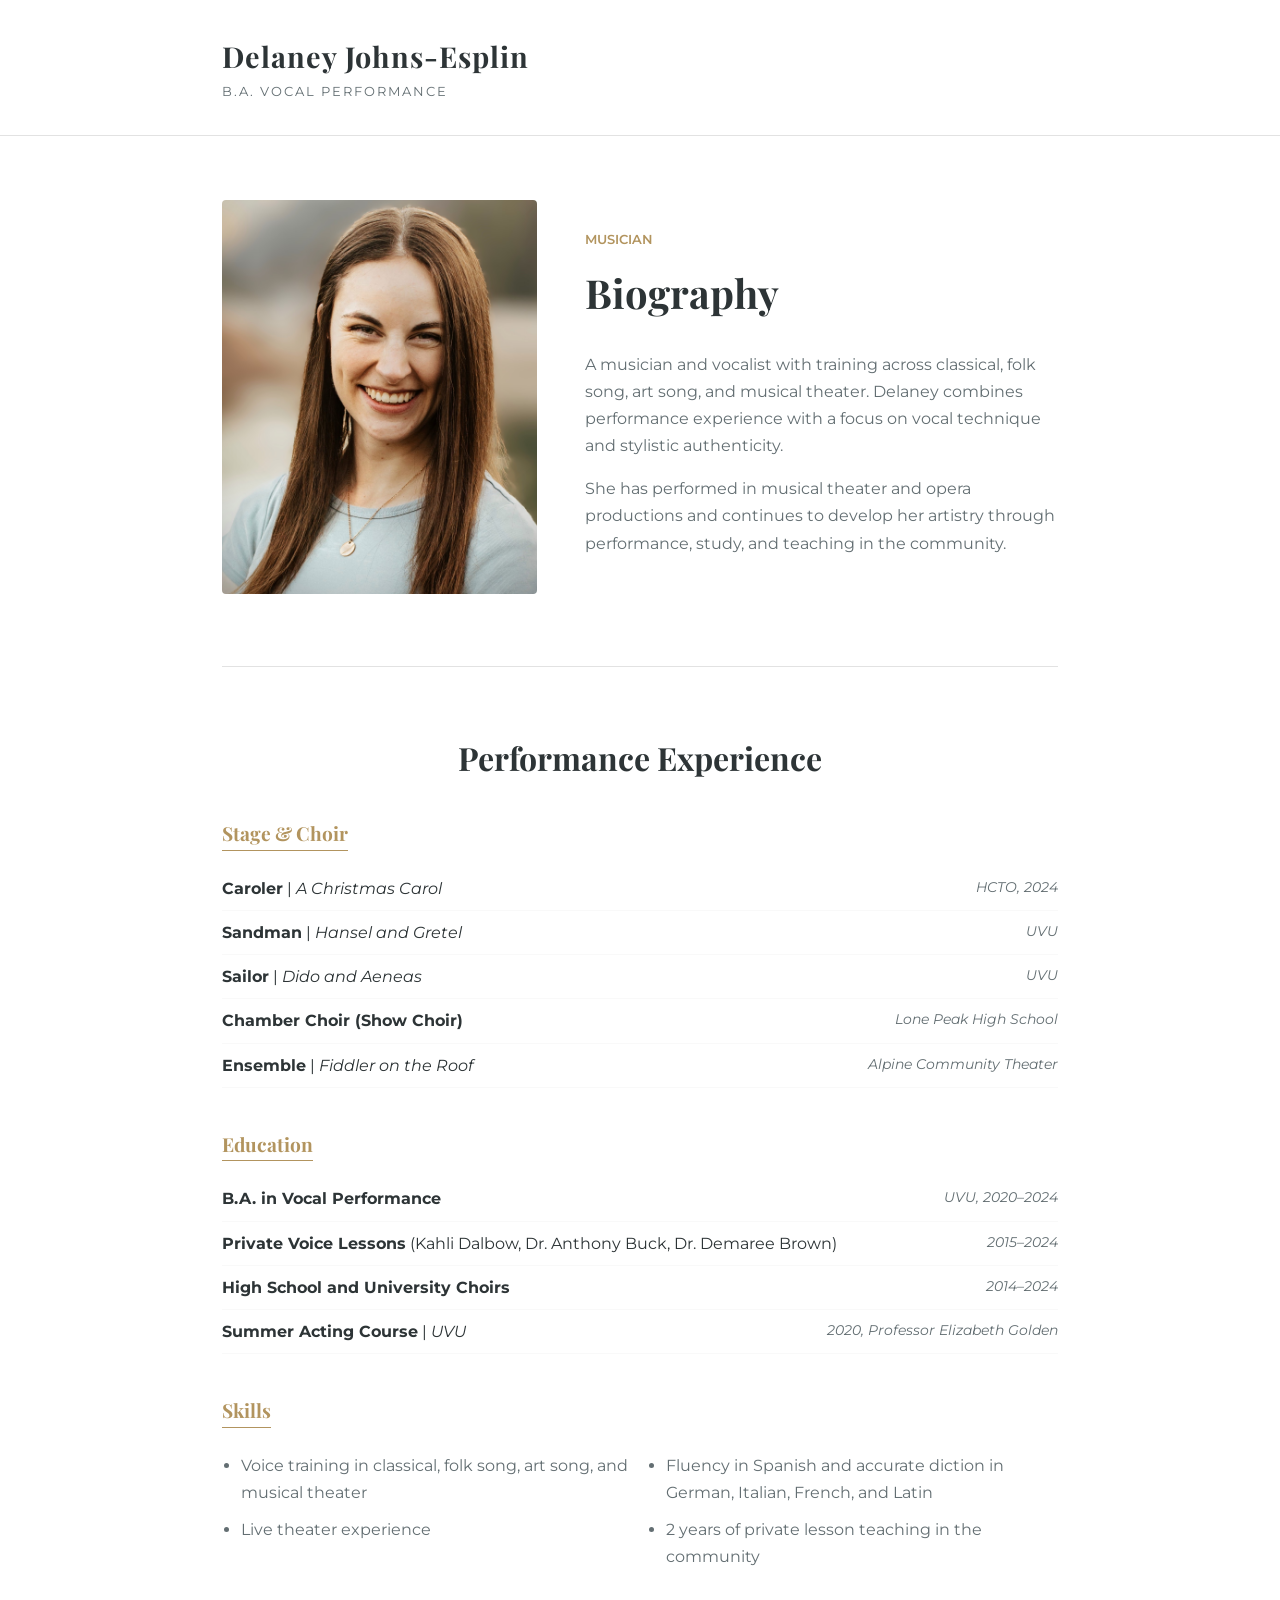
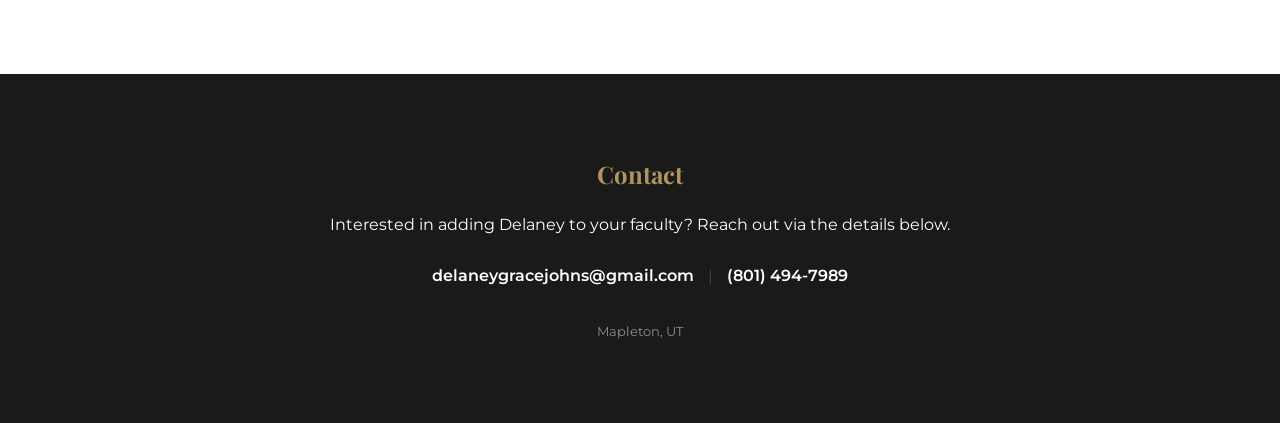
==== index.html @ 151ed12c "Updated pronouns" ====
<!DOCTYPE html>
<html lang="en">
<head>
    <meta charset="UTF-8">
    <meta name="viewport" content="width=device-width, initial-scale=1.0">
    <title>Delaney Johns-Esplin | Vocalist & Educator Portfolio</title>
    <link rel="stylesheet" href="style.css">
    <link href="https://fonts.googleapis.com/css2?family=Playfair+Display:wght@600;700&family=Montserrat:wght@300;400;600&display=swap" rel="stylesheet">
</head>
<body>

<header>
    <nav class="container">
        <div class="name-brand">Delaney Johns-Esplin</div>
        <div class="credentials">B.A. Vocal Performance</div>
    </nav>
</header>

<main class="container">

    <section id="bio" class="section-padding">
        <div class="bio-grid">
            <div class="bio-image-container">
                <img src="images/headshot.jpg" alt="Professional Headshot">
            </div>
            <div class="bio-text">
                <span class="subtitle">Musician</span>
                <h1>Biography</h1>
                <p>A musician and vocalist with training across classical, folk song, art song, and musical theater. Delaney combines performance experience with a focus on vocal technique and stylistic authenticity.</p>
                <p>She has performed in musical theater and opera productions and continues to develop her artistry through performance, study, and teaching in the community.</p>
            </div>
        </div>
    </section>

    <hr>

    <section id="experience" class="section-padding">
        <h2 class="section-title">Performance Experience</h2>

        <div class="experience-group">
            <h3>Stage & Choir</h3>
            <div class="exp-row">
                <div class="role-work"><strong>Caroler</strong> | <em>A Christmas Carol</em></div>
                <div class="location">HCTO, 2024</div>
            </div>
            <div class="exp-row">
                <div class="role-work"><strong>Sandman</strong> | <em>Hansel and Gretel</em></div>
                <div class="location">UVU</div>
            </div>
            <div class="exp-row">
                <div class="role-work"><strong>Sailor</strong> | <em>Dido and Aeneas</em></div>
                <div class="location">UVU</div>
            </div>
            <div class="exp-row">
                <div class="role-work"><strong>Chamber Choir (Show Choir)</strong></div>
                <div class="location">Lone Peak High School</div>
            </div>
            <div class="exp-row">
                <div class="role-work"><strong>Ensemble</strong> | <em>Fiddler on the Roof</em></div>
                <div class="location">Alpine Community Theater</div>
            </div>
        </div>

        <div class="experience-group">
            <h3>Education</h3>
            <div class="exp-row">
                <div class="role-work"><strong>B.A. in Vocal Performance</strong></div>
                <div class="location">UVU, 2020–2024</div>
            </div>
            <div class="exp-row">
                <div class="role-work"><strong>Private Voice Lessons</strong> (Kahli Dalbow, Dr. Anthony Buck, Dr. Demaree Brown)</div>
                <div class="location">2015–2024</div>
            </div>
            <div class="exp-row">
                <div class="role-work"><strong>High School and University Choirs</strong></div>
                <div class="location">2014–2024</div>
            </div>
            <div class="exp-row">
                <div class="role-work"><strong>Summer Acting Course</strong> | <em>UVU</em></div>
                <div class="location">2020, Professor Elizabeth Golden</div>
            </div>
        </div>

        <div class="experience-group">
            <h3>Skills</h3>
            <ul class="skills-list">
                <li>Voice training in classical, folk song, art song, and musical theater</li>
                <li>Live theater experience</li>
                <li>Fluency in Spanish and accurate diction in German, Italian, French, and Latin</li>
                <li>2 years of private lesson teaching in the community</li>
            </ul>
        </div>
    </section>

</main>

<footer id="contact">
    <div class="container">
        <h2>Contact</h2>
        <p>Interested in adding Delaney to your faculty? Reach out via the details below.</p>
        <div class="contact-links">
            <a href="mailto:delaneygracejohns@gmail.com">delaneygracejohns@gmail.com</a>
            <span>|</span>
            <a href="tel:8014947989">(801) 494-7989</a>
        </div>
        <div class="social-placeholders">
            <p>Mapleton, UT</p>
        </div>
    </div>
</footer>

</body>
</html>
---- style.css ----
:root {
    --bg-color: #ffffff;
    --text-dark: #2d3436;
    --text-light: #636e72;
    --accent: #b2945e; /* Elegant Bronze/Gold */
    --border: #e2e2e2;
}

* {
    margin: 0;
    padding: 0;
    box-sizing: border-box;
}

body {
    font-family: 'Montserrat', sans-serif;
    line-height: 1.7;
    color: var(--text-dark);
    background-color: var(--bg-color);
}

.container {
    max-width: 900px;
    margin: 0 auto;
    padding: 0 2rem;
}

header {
    padding: 2rem 0;
    border-bottom: 1px solid var(--border);
}

.name-brand {
    font-family: 'Playfair Display', serif;
    font-size: 1.8rem;
    font-weight: 700;
    letter-spacing: 1px;
}

.credentials {
    font-size: 0.8rem;
    text-transform: uppercase;
    letter-spacing: 2px;
    color: var(--text-light);
}

.section-padding {
    padding: 4rem 0;
}

h1, h2, h3 {
    font-family: 'Playfair Display', serif;
}

hr {
    border: none;
    border-top: 1px solid var(--border);
}

/* Bio Section */
.bio-grid {
    display: grid;
    grid-template-columns: 1fr 1.5fr;
    gap: 3rem;
    align-items: center;
}

.bio-image-container img {
    width: 100%;
    height: auto;
    aspect-ratio: 4/5; /* Standard Headshot Ratio */
    object-fit: cover;
    border-radius: 4px;
}

.image-placeholder {
    width: 100%;
    aspect-ratio: 4/5; /* Standard Headshot Ratio */
    background: #f0f0f0;
    display: flex;
    align-items: center;
    justify-content: center;
    color: #999;
    border-radius: 4px;
    border: 1px solid var(--border);
}

.subtitle {
    color: var(--accent);
    text-transform: uppercase;
    font-weight: 600;
    font-size: 0.8rem;
    display: block;
    margin-bottom: 0.5rem;
}

.bio-text h1 {
    font-size: 2.5rem;
    margin-bottom: 1.5rem;
}

.bio-text p {
    margin-bottom: 1rem;
    color: var(--text-light);
}

/* Experience Section */
.section-title {
    font-size: 2rem;
    margin-bottom: 2rem;
    text-align: center;
}

.experience-group {
    margin-bottom: 2.5rem;
}

.experience-group h3 {
    color: var(--accent);
    border-bottom: 1px solid var(--accent);
    display: inline-block;
    margin-bottom: 1rem;
    font-size: 1.2rem;
}

.skills-list {
    columns: 2;
    column-gap: 2rem;
    padding-left: 1.2rem;
    margin-top: 0.5rem;
    color: var(--text-light);
}

.skills-list li {
    margin-bottom: 0.6rem;
    break-inside: avoid;
}

.exp-row {
    display: flex;
    justify-content: space-between;
    padding: 0.5rem 0;
    border-bottom: 1px solid #f9f9f9;
}

.location {
    color: var(--text-light);
    font-style: italic;
    font-size: 0.9rem;
}

/* Contact Footer */
footer {
    background: #1a1a1a;
    color: white;
    text-align: center;
    padding: 5rem 0;
}

footer h2 {
    color: var(--accent);
    margin-bottom: 1rem;
}

.contact-links {
    margin: 1.5rem 0;
}

.contact-links a {
    color: white;
    text-decoration: none;
    font-weight: 600;
    transition: color 0.3s;
}

.contact-links a:hover {
    color: var(--accent);
}

.contact-links span {
    margin: 0 10px;
    color: #444;
}

.social-placeholders {
    font-size: 0.8rem;
    opacity: 0.5;
    margin-top: 2rem;
}

/* Mobile Responsive */
@media (max-width: 768px) {
    .bio-grid {
        grid-template-columns: 1fr;
        text-align: center;
    }
    .exp-row {
        flex-direction: column;
        margin-bottom: 1rem;
    }
    .skills-list {
        columns: 1;
    }
}
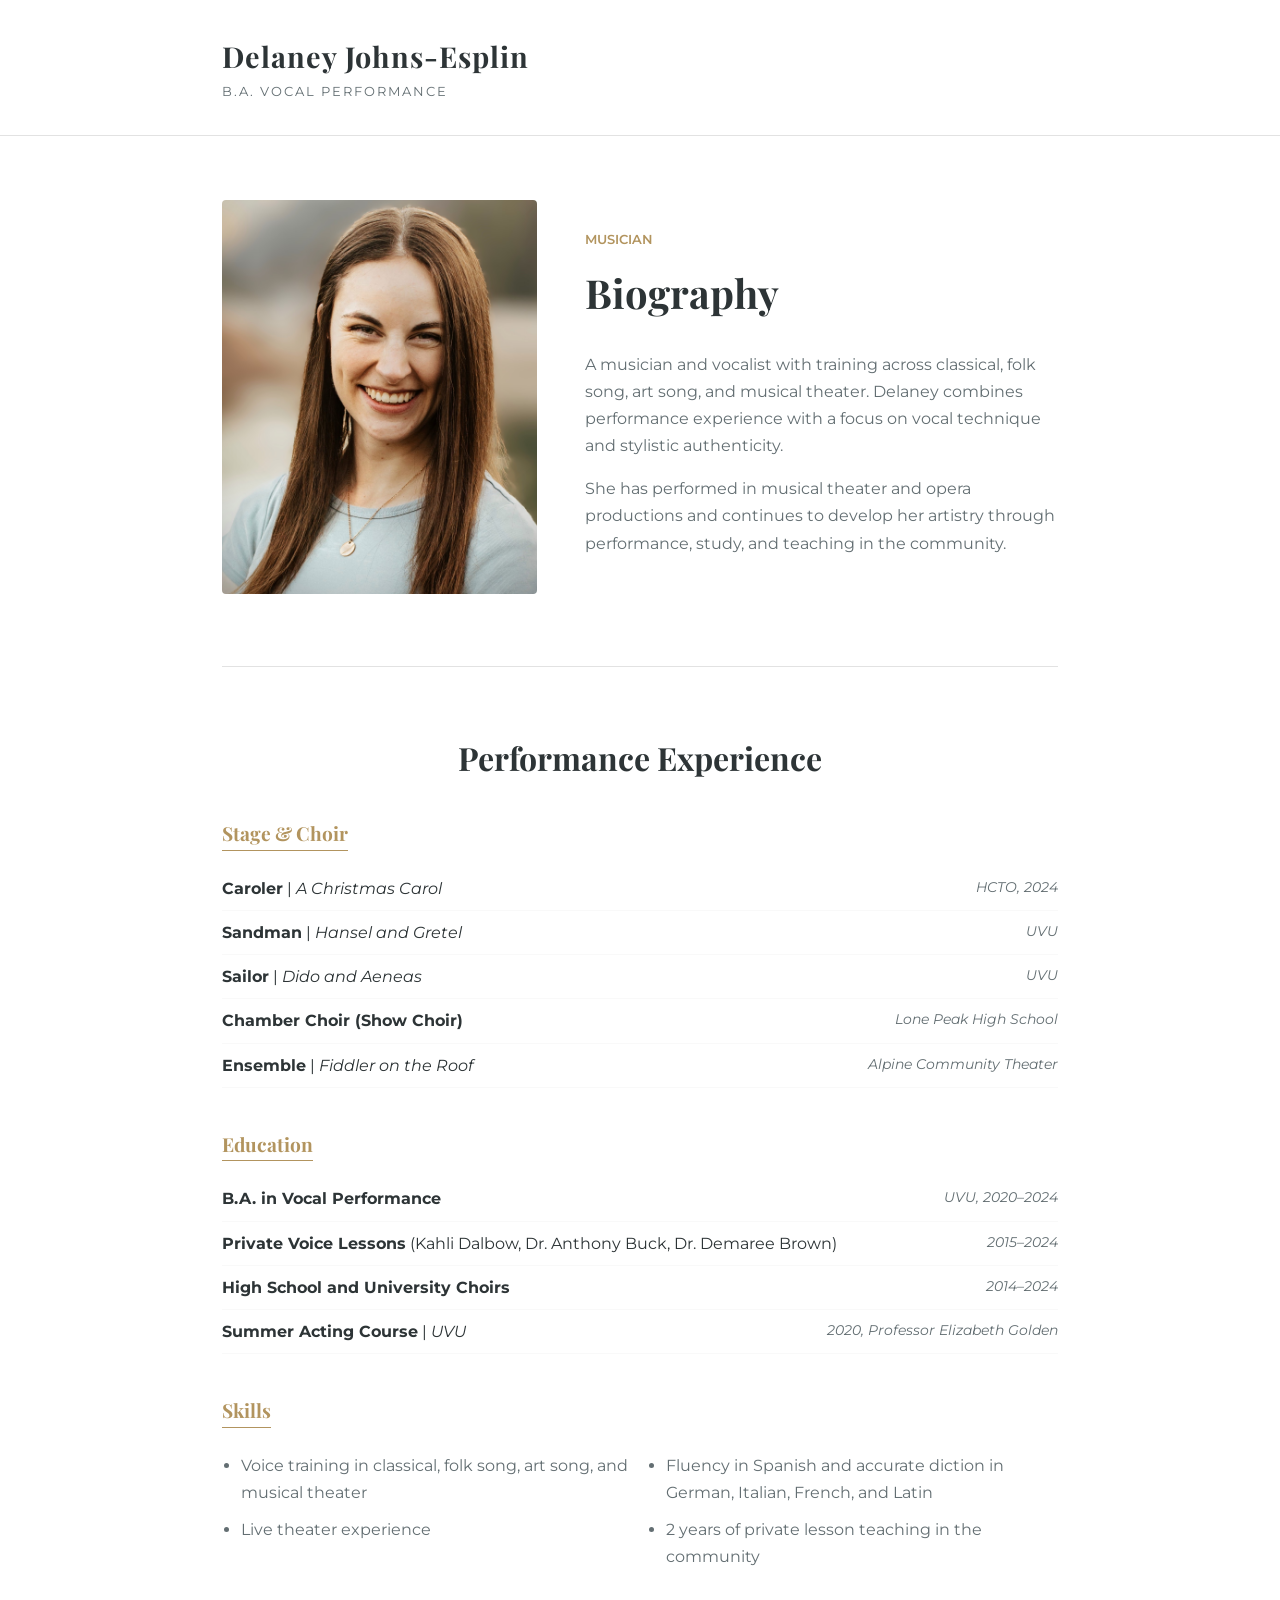
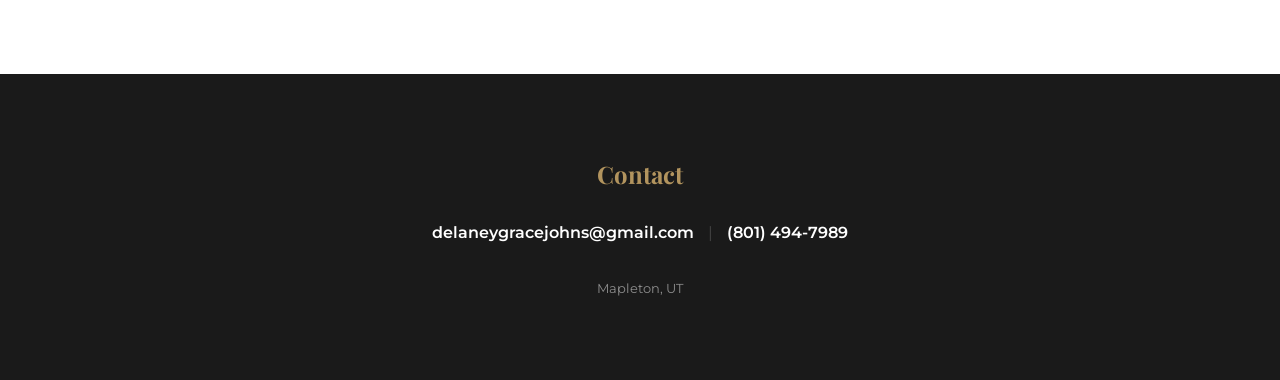
==== commit cb422643: "Removed contact statement" ====
--- a/index.html
+++ b/index.html
@@ -97,7 +97,6 @@
 <footer id="contact">
     <div class="container">
         <h2>Contact</h2>
-        <p>Interested in adding Delaney to your faculty? Reach out via the details below.</p>
         <div class="contact-links">
             <a href="mailto:delaneygracejohns@gmail.com">delaneygracejohns@gmail.com</a>
             <span>|</span>
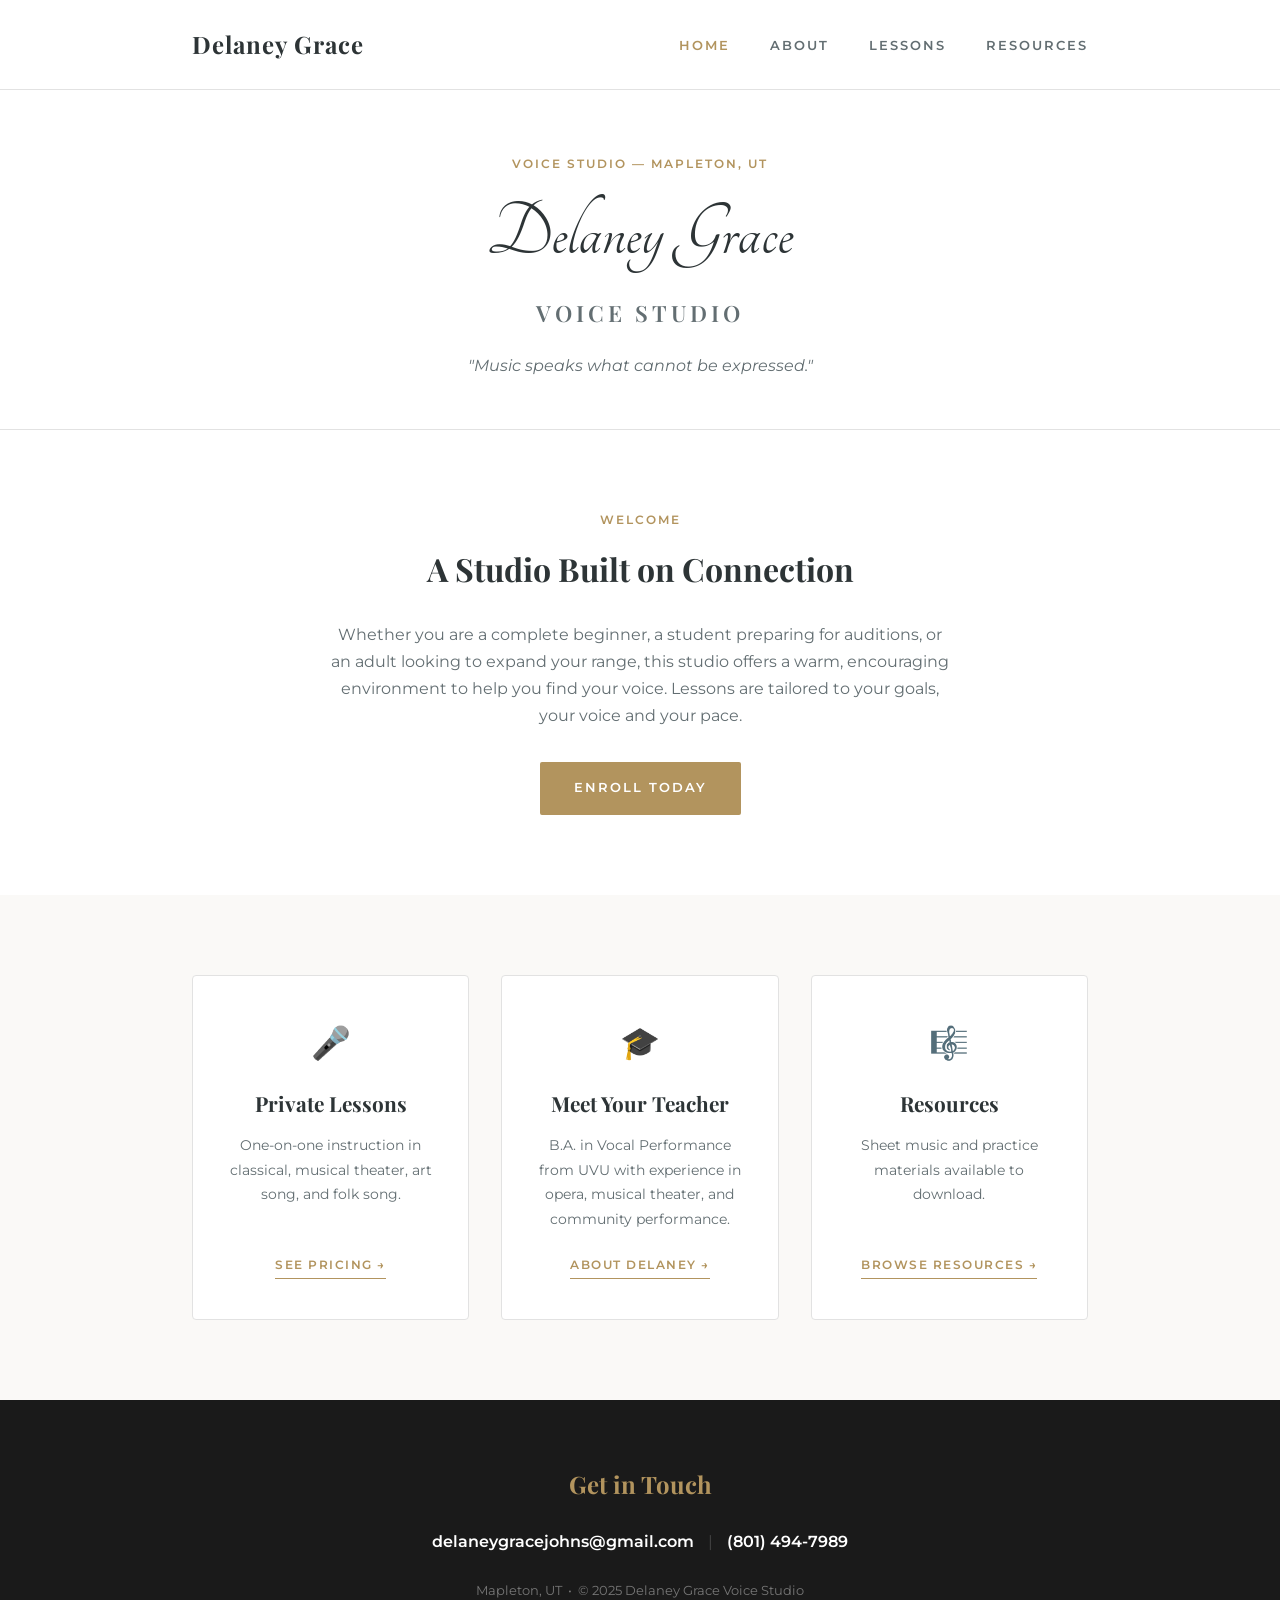
==== commit a0a16d57: "separated pages and updated home page" ====
--- a/index.html
+++ b/index.html
@@ -3,108 +3,76 @@
 <head>
     <meta charset="UTF-8">
     <meta name="viewport" content="width=device-width, initial-scale=1.0">
-    <title>Delaney Johns-Esplin | Vocalist & Educator Portfolio</title>
-    <link rel="stylesheet" href="style.css">
-    <link href="https://fonts.googleapis.com/css2?family=Playfair+Display:wght@600;700&family=Montserrat:wght@300;400;600&display=swap" rel="stylesheet">
+    <title>Delaney Grace Voice Studio</title>
+    <link rel="stylesheet" href="style.css?v=4">
+    <link href="https://fonts.googleapis.com/css2?family=Tangerine&family=Playfair+Display:wght@600;700&family=Montserrat:wght@300;400;600&display=swap" rel="stylesheet">
 </head>
 <body>
 
 <header>
-    <nav class="container">
-        <div class="name-brand">Delaney Johns-Esplin</div>
-        <div class="credentials">B.A. Vocal Performance</div>
+    <nav class="container nav-inner">
+        <a href="index.html" class="name-brand">Delaney Grace</a>
+        <ul class="nav-links">
+            <li><a href="index.html" class="active">Home</a></li>
+            <li><a href="about.html">About</a></li>
+            <li><a href="lessons.html">Lessons</a></li>
+            <li><a href="resources.html">Resources</a></li>
+        </ul>
     </nav>
 </header>
 
-<main class="container">
+<div class="page-hero">
+    <div class="container">
+        <span class="subtitle">Voice Studio &mdash; Mapleton, UT</span>
+        <h1 class="studio-title">Delaney Grace</h1>
+        <h2 class="studio-subtitle">Voice Studio</h2>
+        <p class="hero-tagline">"Music speaks what cannot be expressed."</p>
+    </div>
+</div>
 
-    <section id="bio" class="section-padding">
-        <div class="bio-grid">
-            <div class="bio-image-container">
-                <img src="images/headshot.jpg" alt="Professional Headshot">
+<section class="home-intro">
+    <div class="container">
+        <span class="subtitle">Welcome</span>
+        <h2>A Studio Built on Connection</h2>
+        <p>Whether you are a complete beginner, a student preparing for auditions, or an adult looking to expand your range, this studio offers a warm, encouraging environment to help you find your voice. Lessons are tailored to your goals, your voice and your pace.</p>
+        <a href="lessons.html" class="btn btn-primary">Enroll Today</a>
+    </div>
+</section>
+
+<section class="features">
+    <div class="container">
+        <div class="features-grid">
+            <div class="feature-card">
+                <div class="feature-icon">🎤</div>
+                <h3>Private Lessons</h3>
+                <p>One-on-one instruction in classical, musical theater, art song, and folk song.</p>
+                <a href="lessons.html">See Pricing &rarr;</a>
             </div>
-            <div class="bio-text">
-                <span class="subtitle">Musician</span>
-                <h1>Biography</h1>
-                <p>A musician and vocalist with training across classical, folk song, art song, and musical theater. Delaney combines performance experience with a focus on vocal technique and stylistic authenticity.</p>
-                <p>She has performed in musical theater and opera productions and continues to develop her artistry through performance, study, and teaching in the community.</p>
+            <div class="feature-card">
+                <div class="feature-icon">🎓</div>
+                <h3>Meet Your Teacher</h3>
+                <p>B.A. in Vocal Performance from UVU with experience in opera, musical theater, and community performance.</p>
+                <a href="about.html">About Delaney &rarr;</a>
+            </div>
+            <div class="feature-card">
+                <div class="feature-icon">🎼</div>
+                <h3>Resources</h3>
+                <p>Sheet music and practice materials available to download.</p>
+                <a href="resources.html">Browse Resources &rarr;</a>
             </div>
         </div>
-    </section>
+    </div>
+</section>
 
-    <hr>
-
-    <section id="experience" class="section-padding">
-        <h2 class="section-title">Performance Experience</h2>
-
-        <div class="experience-group">
-            <h3>Stage & Choir</h3>
-            <div class="exp-row">
-                <div class="role-work"><strong>Caroler</strong> | <em>A Christmas Carol</em></div>
-                <div class="location">HCTO, 2024</div>
-            </div>
-            <div class="exp-row">
-                <div class="role-work"><strong>Sandman</strong> | <em>Hansel and Gretel</em></div>
-                <div class="location">UVU</div>
-            </div>
-            <div class="exp-row">
-                <div class="role-work"><strong>Sailor</strong> | <em>Dido and Aeneas</em></div>
-                <div class="location">UVU</div>
-            </div>
-            <div class="exp-row">
-                <div class="role-work"><strong>Chamber Choir (Show Choir)</strong></div>
-                <div class="location">Lone Peak High School</div>
-            </div>
-            <div class="exp-row">
-                <div class="role-work"><strong>Ensemble</strong> | <em>Fiddler on the Roof</em></div>
-                <div class="location">Alpine Community Theater</div>
-            </div>
-        </div>
-
-        <div class="experience-group">
-            <h3>Education</h3>
-            <div class="exp-row">
-                <div class="role-work"><strong>B.A. in Vocal Performance</strong></div>
-                <div class="location">UVU, 2020–2024</div>
-            </div>
-            <div class="exp-row">
-                <div class="role-work"><strong>Private Voice Lessons</strong> (Kahli Dalbow, Dr. Anthony Buck, Dr. Demaree Brown)</div>
-                <div class="location">2015–2024</div>
-            </div>
-            <div class="exp-row">
-                <div class="role-work"><strong>High School and University Choirs</strong></div>
-                <div class="location">2014–2024</div>
-            </div>
-            <div class="exp-row">
-                <div class="role-work"><strong>Summer Acting Course</strong> | <em>UVU</em></div>
-                <div class="location">2020, Professor Elizabeth Golden</div>
-            </div>
-        </div>
-
-        <div class="experience-group">
-            <h3>Skills</h3>
-            <ul class="skills-list">
-                <li>Voice training in classical, folk song, art song, and musical theater</li>
-                <li>Live theater experience</li>
-                <li>Fluency in Spanish and accurate diction in German, Italian, French, and Latin</li>
-                <li>2 years of private lesson teaching in the community</li>
-            </ul>
-        </div>
-    </section>
-
-</main>
-
-<footer id="contact">
+<footer>
     <div class="container">
-        <h2>Contact</h2>
+        <h2>Get in Touch</h2>
         <div class="contact-links">
             <a href="mailto:delaneygracejohns@gmail.com">delaneygracejohns@gmail.com</a>
             <span>|</span>
             <a href="tel:8014947989">(801) 494-7989</a>
         </div>
-        <div class="social-placeholders">
-            <p>Mapleton, UT</p>
-        </div>
+        <p class="footer-meta">Mapleton, UT &nbsp;&bull;&nbsp; &copy; 2025 Delaney Grace Voice Studio</p>
     </div>
 </footer>
 
--- a/style.css
+++ b/style.css
@@ -3,7 +3,9 @@
     --text-dark: #2d3436;
     --text-light: #636e72;
     --accent: #b2945e; /* Elegant Bronze/Gold */
+    --accent-dark: #8c6e3f;
     --border: #e2e2e2;
+    --bg-soft: #faf9f7;
 }
 
 * {
@@ -20,28 +22,56 @@
 }
 
 .container {
-    max-width: 900px;
+    max-width: 960px;
     margin: 0 auto;
     padding: 0 2rem;
 }
 
+/* ── Navigation ── */
 header {
-    padding: 2rem 0;
+    padding: 1.5rem 0;
     border-bottom: 1px solid var(--border);
+    position: sticky;
+    top: 0;
+    background: rgba(255,255,255,0.97);
+    backdrop-filter: blur(6px);
+    z-index: 100;
+}
+
+.nav-inner {
+    display: flex;
+    align-items: center;
+    justify-content: space-between;
 }
 
 .name-brand {
     font-family: 'Playfair Display', serif;
-    font-size: 1.8rem;
+    font-size: 1.5rem;
     font-weight: 700;
     letter-spacing: 1px;
-}
-
-.credentials {
+    color: var(--text-dark);
+    text-decoration: none;
+}
+
+.nav-links {
+    list-style: none;
+    display: flex;
+    gap: 2.5rem;
+}
+
+.nav-links a {
     font-size: 0.8rem;
     text-transform: uppercase;
     letter-spacing: 2px;
     color: var(--text-light);
+    text-decoration: none;
+    font-weight: 600;
+    transition: color 0.2s;
+}
+
+.nav-links a:hover,
+.nav-links a.active {
+    color: var(--accent);
 }
 
 .section-padding {
@@ -57,7 +87,179 @@
     border-top: 1px solid var(--border);
 }
 
-/* Bio Section */
+/* ── Buttons ── */
+.btn {
+    display: inline-block;
+    padding: 0.85rem 2rem;
+    font-family: 'Montserrat', sans-serif;
+    font-size: 0.8rem;
+    font-weight: 600;
+    text-transform: uppercase;
+    letter-spacing: 2px;
+    text-decoration: none;
+    border-radius: 2px;
+    transition: background 0.2s, color 0.2s, border-color 0.2s;
+}
+
+.btn-primary {
+    background: var(--accent);
+    color: white;
+    border: 2px solid var(--accent);
+}
+
+.btn-primary:hover {
+    background: var(--accent-dark);
+    border-color: var(--accent-dark);
+}
+
+.btn-secondary {
+    background: transparent;
+    color: var(--text-dark);
+    border: 2px solid var(--text-dark);
+}
+
+.btn-secondary:hover {
+    background: var(--text-dark);
+    color: white;
+}
+
+/* ── Hero CTA (homepage only extras) ── */
+.hero-tagline {
+    font-size: 1rem;
+    font-style: italic;
+    color: var(--text-light);
+    max-width: 500px;
+    margin: 0.75rem auto 2rem;
+    line-height: 1.8;
+}
+
+.hero-cta {
+    display: flex;
+    gap: 1rem;
+    justify-content: center;
+    flex-wrap: wrap;
+}
+
+/* ── Feature Cards (Homepage) ── */
+.features {
+    padding: 5rem 0;
+    background: var(--bg-soft);
+}
+
+.features-grid {
+    display: grid;
+    grid-template-columns: repeat(3, 1fr);
+    gap: 2rem;
+}
+
+.feature-card {
+    background: white;
+    border: 1px solid var(--border);
+    border-radius: 4px;
+    padding: 2.5rem 2rem;
+    text-align: center;
+    display: flex;
+    flex-direction: column;
+    align-items: center;
+}
+
+.feature-card .feature-icon {
+    font-size: 2rem;
+    margin-bottom: 1rem;
+}
+
+.feature-card h3 {
+    font-size: 1.3rem;
+    margin-bottom: 0.75rem;
+}
+
+.feature-card p {
+    color: var(--text-light);
+    font-size: 0.9rem;
+    margin-bottom: 1.5rem;
+    flex: 1;
+}
+
+.feature-card a {
+    font-size: 0.75rem;
+    font-weight: 600;
+    text-transform: uppercase;
+    letter-spacing: 1.5px;
+    color: var(--accent);
+    text-decoration: none;
+    border-bottom: 1px solid var(--accent);
+    padding-bottom: 2px;
+    transition: opacity 0.2s;
+}
+
+.feature-card a:hover {
+    opacity: 0.7;
+}
+
+/* ── Homepage Intro Strip ── */
+.home-intro {
+    padding: 5rem 0;
+    text-align: center;
+}
+
+.home-intro h2 {
+    font-size: 2rem;
+    margin-bottom: 1.5rem;
+}
+
+.home-intro p {
+    color: var(--text-light);
+    max-width: 620px;
+    margin: 0 auto 2rem;
+}
+
+/* ── Page Hero (inner pages) ── */
+.page-hero {
+    padding: 4rem 0 3rem;
+    text-align: center;
+    border-bottom: 1px solid var(--border);
+}
+
+.page-hero h1 {
+    margin-bottom: 0.75rem;
+}
+
+.studio-title {
+    font-family: 'Tangerine', cursive;
+    font-size: 5rem;
+    font-weight: 400;
+    line-height: 1.2;
+    margin-bottom: 0;
+}
+
+.studio-subtitle {
+    font-size: 1.4rem;
+    font-weight: 600;
+    letter-spacing: 4px;
+    text-transform: uppercase;
+    color: var(--text-light);
+    margin-bottom: 1.25rem;
+}
+
+.page-hero p {
+    color: var(--text-light);
+    font-size: 1rem;
+    max-width: 520px;
+    margin: 0 auto;
+}
+
+/* ── Subtitle label ── */
+.subtitle {
+    color: var(--accent);
+    text-transform: uppercase;
+    font-weight: 600;
+    font-size: 0.75rem;
+    letter-spacing: 2px;
+    display: block;
+    margin-bottom: 0.75rem;
+}
+
+/* ── Bio Section (About) ── */
 .bio-grid {
     display: grid;
     grid-template-columns: 1fr 1.5fr;
@@ -68,34 +270,13 @@
 .bio-image-container img {
     width: 100%;
     height: auto;
-    aspect-ratio: 4/5; /* Standard Headshot Ratio */
+    aspect-ratio: 4/5;
     object-fit: cover;
     border-radius: 4px;
 }
 
-.image-placeholder {
-    width: 100%;
-    aspect-ratio: 4/5; /* Standard Headshot Ratio */
-    background: #f0f0f0;
-    display: flex;
-    align-items: center;
-    justify-content: center;
-    color: #999;
-    border-radius: 4px;
-    border: 1px solid var(--border);
-}
-
-.subtitle {
-    color: var(--accent);
-    text-transform: uppercase;
-    font-weight: 600;
-    font-size: 0.8rem;
-    display: block;
-    margin-bottom: 0.5rem;
-}
-
-.bio-text h1 {
-    font-size: 2.5rem;
+.bio-text h2 {
+    font-size: 2.2rem;
     margin-bottom: 1.5rem;
 }
 
@@ -104,7 +285,7 @@
     color: var(--text-light);
 }
 
-/* Experience Section */
+/* ── Experience Section ── */
 .section-title {
     font-size: 2rem;
     margin-bottom: 2rem;
@@ -120,7 +301,7 @@
     border-bottom: 1px solid var(--accent);
     display: inline-block;
     margin-bottom: 1rem;
-    font-size: 1.2rem;
+    font-size: 1.1rem;
 }
 
 .skills-list {
@@ -140,7 +321,7 @@
     display: flex;
     justify-content: space-between;
     padding: 0.5rem 0;
-    border-bottom: 1px solid #f9f9f9;
+    border-bottom: 1px solid #f5f5f5;
 }
 
 .location {
@@ -149,12 +330,294 @@
     font-size: 0.9rem;
 }
 
-/* Contact Footer */
+/* ── Lessons Page ── */
+.lessons-intro {
+    padding: 4rem 0 2rem;
+    text-align: center;
+}
+
+.lessons-intro h2 {
+    font-size: 2rem;
+    margin-bottom: 1rem;
+}
+
+.lessons-intro p {
+    color: var(--text-light);
+    max-width: 600px;
+    margin: 0 auto;
+}
+
+.pricing-section {
+    padding: 3rem 0 4rem;
+    background: var(--bg-soft);
+}
+
+.pricing-section h2 {
+    font-size: 2rem;
+    text-align: center;
+    margin-bottom: 2.5rem;
+}
+
+.pricing-grid {
+    display: grid;
+    grid-template-columns: repeat(3, 1fr);
+    gap: 1.5rem;
+}
+
+.pricing-card {
+    background: white;
+    border: 1px solid var(--border);
+    border-radius: 4px;
+    padding: 2.5rem 2rem;
+    text-align: center;
+}
+
+.pricing-card.featured {
+    border-color: var(--accent);
+    position: relative;
+}
+
+.pricing-card.featured::before {
+    content: "Most Popular";
+    position: absolute;
+    top: -12px;
+    left: 50%;
+    transform: translateX(-50%);
+    background: var(--accent);
+    color: white;
+    font-size: 0.7rem;
+    font-weight: 700;
+    text-transform: uppercase;
+    letter-spacing: 1.5px;
+    padding: 3px 14px;
+    border-radius: 20px;
+    white-space: nowrap;
+}
+
+.pricing-card h3 {
+    font-size: 1.2rem;
+    margin-bottom: 1rem;
+}
+
+.price {
+    font-family: 'Playfair Display', serif;
+    font-size: 3rem;
+    color: var(--accent);
+    line-height: 1;
+    margin-bottom: 0.25rem;
+}
+
+.price-unit {
+    font-size: 0.78rem;
+    color: var(--text-light);
+    margin-bottom: 1.5rem;
+    text-transform: uppercase;
+    letter-spacing: 1px;
+}
+
+.pricing-card ul {
+    list-style: none;
+    text-align: left;
+    color: var(--text-light);
+    font-size: 0.88rem;
+    margin-bottom: 2rem;
+}
+
+.pricing-card ul li {
+    padding: 0.35rem 0;
+    border-bottom: 1px solid #f5f5f5;
+}
+
+.pricing-card ul li::before {
+    content: "✓ ";
+    color: var(--accent);
+    font-weight: 700;
+}
+
+.what-to-expect {
+    padding: 4rem 0;
+}
+
+.what-to-expect h2 {
+    font-size: 2rem;
+    text-align: center;
+    margin-bottom: 2.5rem;
+}
+
+.expect-grid {
+    display: grid;
+    grid-template-columns: repeat(2, 1fr);
+    gap: 2rem;
+}
+
+.expect-item {
+    padding: 2rem;
+    border: 1px solid var(--border);
+    border-radius: 4px;
+}
+
+.expect-item h3 {
+    color: var(--accent);
+    margin-bottom: 0.75rem;
+    font-size: 1.1rem;
+}
+
+.expect-item p {
+    color: var(--text-light);
+    font-size: 0.9rem;
+}
+
+.policies {
+    padding: 3rem 0 4rem;
+    background: var(--bg-soft);
+}
+
+.policies h2 {
+    font-size: 2rem;
+    text-align: center;
+    margin-bottom: 2rem;
+}
+
+.policies-list {
+    max-width: 640px;
+    margin: 0 auto;
+    list-style: none;
+    color: var(--text-light);
+}
+
+.policies-list li {
+    padding: 0.9rem 0;
+    border-bottom: 1px solid var(--border);
+    font-size: 0.95rem;
+}
+
+.policies-list li strong {
+    color: var(--text-dark);
+}
+
+.booking-cta {
+    padding: 5rem 0;
+    text-align: center;
+}
+
+.booking-cta h2 {
+    font-size: 2rem;
+    margin-bottom: 1rem;
+}
+
+.booking-cta p {
+    color: var(--text-light);
+    max-width: 480px;
+    margin: 0 auto 2rem;
+}
+
+/* ── Resources Page ── */
+.resources-intro {
+    padding: 3rem 0 1rem;
+    text-align: center;
+}
+
+.resources-intro p {
+    color: var(--text-light);
+    max-width: 580px;
+    margin: 0 auto;
+}
+
+.resource-section {
+    padding: 3rem 0;
+    border-bottom: 1px solid var(--border);
+}
+
+.resource-section:last-of-type {
+    border-bottom: none;
+}
+
+.resource-section h2 {
+    font-size: 1.5rem;
+    color: var(--accent);
+    margin-bottom: 0.25rem;
+}
+
+.resource-section .section-desc {
+    color: var(--text-light);
+    font-size: 0.9rem;
+    margin-bottom: 1.5rem;
+}
+
+.resource-list {
+    list-style: none;
+}
+
+.resource-item {
+    display: flex;
+    align-items: center;
+    justify-content: space-between;
+    padding: 1rem 1.25rem;
+    border: 1px solid var(--border);
+    border-radius: 4px;
+    margin-bottom: 0.75rem;
+    background: white;
+    transition: border-color 0.2s;
+}
+
+.resource-item:hover {
+    border-color: var(--accent);
+}
+
+.resource-meta {
+    flex: 1;
+}
+
+.resource-meta strong {
+    display: block;
+    font-size: 0.95rem;
+    margin-bottom: 0.15rem;
+}
+
+.resource-meta span {
+    font-size: 0.8rem;
+    color: var(--text-light);
+}
+
+.resource-download {
+    font-size: 0.75rem;
+    font-weight: 700;
+    text-transform: uppercase;
+    letter-spacing: 1.5px;
+    color: var(--accent);
+    text-decoration: none;
+    border: 1px solid var(--accent);
+    padding: 0.4rem 1rem;
+    border-radius: 2px;
+    transition: background 0.2s, color 0.2s;
+    white-space: nowrap;
+    margin-left: 1.5rem;
+}
+
+.resource-download:hover {
+    background: var(--accent);
+    color: white;
+}
+
+.resources-note {
+    padding: 3rem 0;
+    background: var(--bg-soft);
+    text-align: center;
+}
+
+.resources-note p {
+    color: var(--text-light);
+    max-width: 560px;
+    margin: 0 auto;
+    font-size: 0.9rem;
+}
+
+/* ── Contact Footer ── */
 footer {
     background: #1a1a1a;
     color: white;
     text-align: center;
-    padding: 5rem 0;
+    padding: 4rem 0;
 }
 
 footer h2 {
@@ -182,23 +645,66 @@
     color: #444;
 }
 
-.social-placeholders {
+.footer-meta {
     font-size: 0.8rem;
-    opacity: 0.5;
-    margin-top: 2rem;
-}
-
-/* Mobile Responsive */
+    opacity: 0.4;
+    margin-top: 1.5rem;
+}
+
+/* ── Mobile Responsive ── */
 @media (max-width: 768px) {
+    .nav-links {
+        gap: 1.5rem;
+    }
+
+
+    .features-grid {
+        grid-template-columns: 1fr;
+    }
+
     .bio-grid {
         grid-template-columns: 1fr;
         text-align: center;
     }
+
+    .pricing-grid {
+        grid-template-columns: 1fr;
+    }
+
+    .expect-grid {
+        grid-template-columns: 1fr;
+    }
+
     .exp-row {
         flex-direction: column;
         margin-bottom: 1rem;
     }
+
+    .resource-item {
+        flex-direction: column;
+        align-items: flex-start;
+        gap: 0.75rem;
+    }
+
+    .resource-download {
+        margin-left: 0;
+    }
+}
+
+@media (max-width: 500px) {
+    .nav-links {
+        gap: 1rem;
+    }
+
+    .nav-links a {
+        font-size: 0.7rem;
+        letter-spacing: 1px;
+    }
+
     .skills-list {
         columns: 1;
     }
+    .skills-list {
+        columns: 1;
+    }
 }
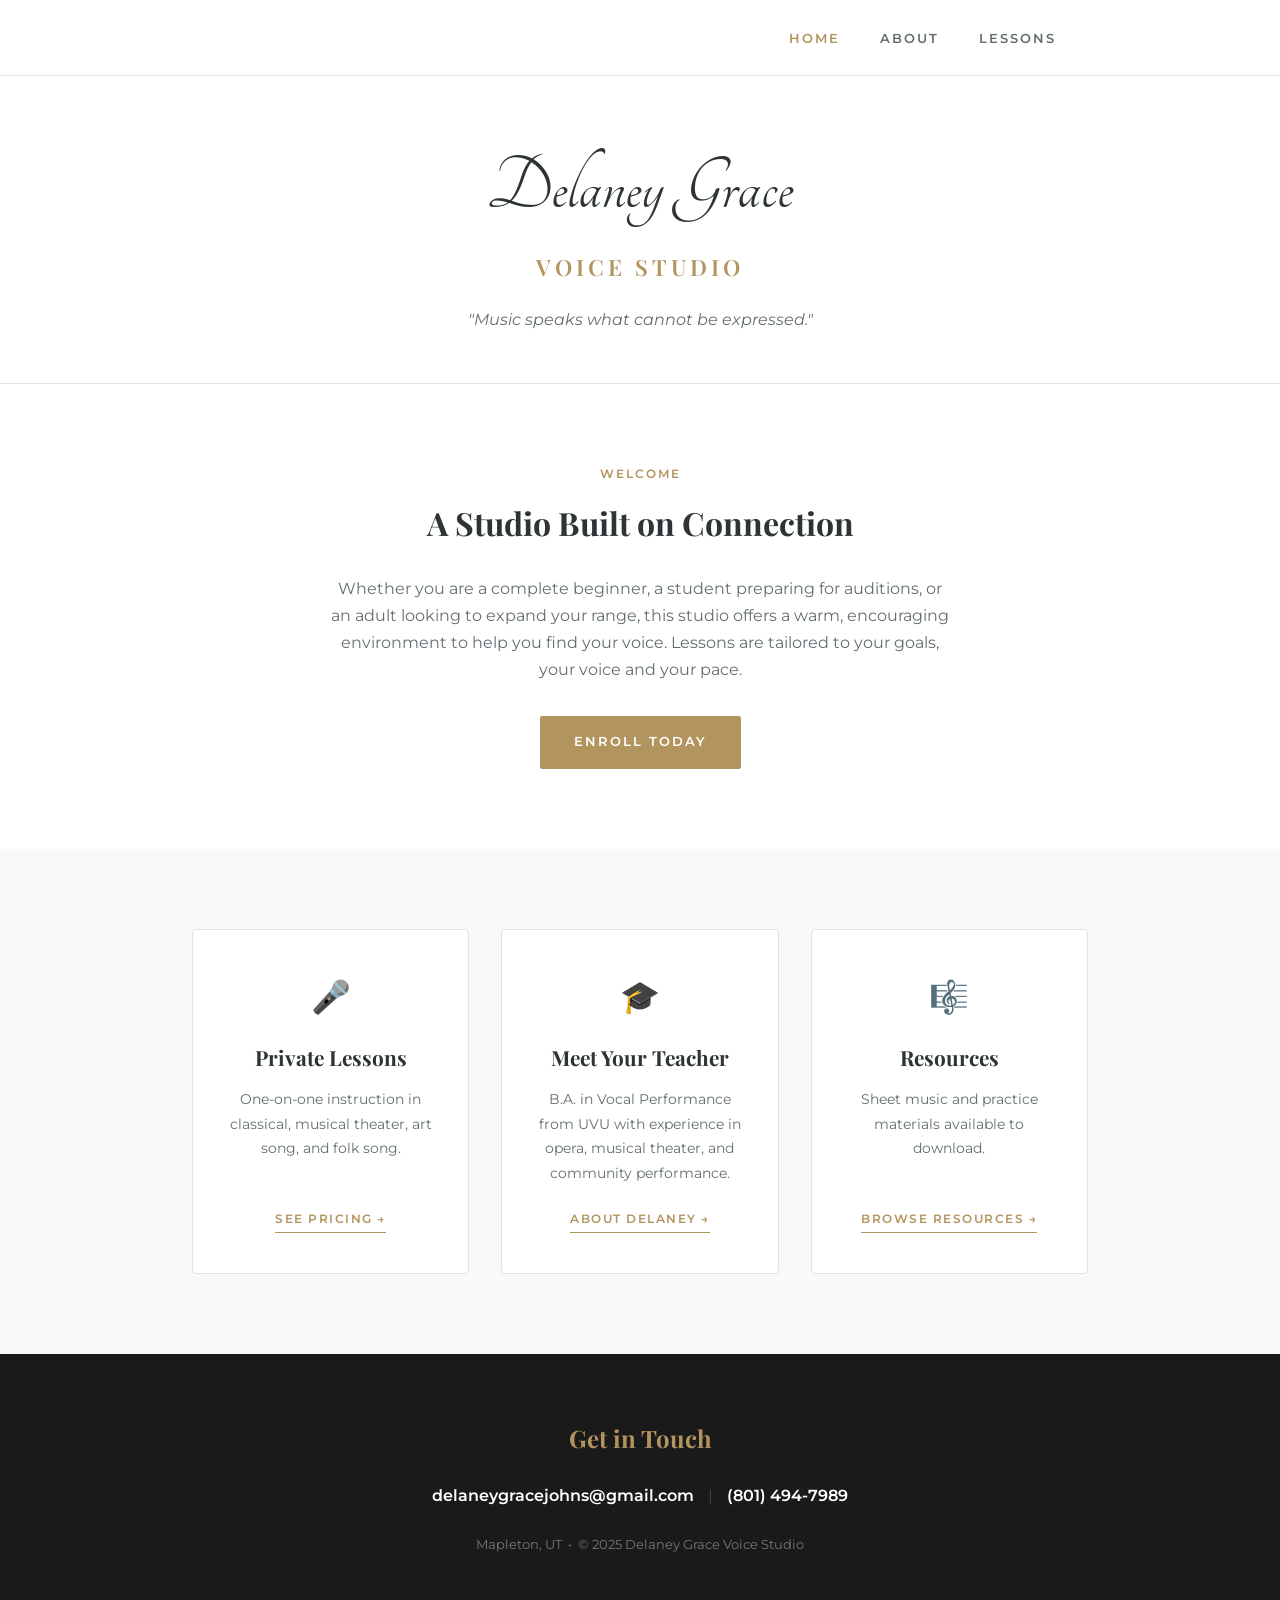
==== commit 117d1427: "mobile friendly changes" ====
--- a/index.html
+++ b/index.html
@@ -11,19 +11,19 @@
 
 <header>
     <nav class="container nav-inner">
-        <a href="index.html" class="name-brand">Delaney Grace</a>
+        <button class="nav-toggle" aria-label="Toggle navigation">
+            <span></span><span></span><span></span>
+        </button>
         <ul class="nav-links">
             <li><a href="index.html" class="active">Home</a></li>
             <li><a href="about.html">About</a></li>
             <li><a href="lessons.html">Lessons</a></li>
-            <li><a href="resources.html">Resources</a></li>
         </ul>
     </nav>
 </header>
 
 <div class="page-hero">
     <div class="container">
-        <span class="subtitle">Voice Studio &mdash; Mapleton, UT</span>
         <h1 class="studio-title">Delaney Grace</h1>
         <h2 class="studio-subtitle">Voice Studio</h2>
         <p class="hero-tagline">"Music speaks what cannot be expressed."</p>
@@ -76,5 +76,11 @@
     </div>
 </footer>
 
+<script>
+    document.querySelector('.nav-toggle').addEventListener('click', function() {
+        this.classList.toggle('open');
+        document.querySelector('.nav-links').classList.toggle('open');
+    });
+</script>
 </body>
 </html>
--- a/style.css
+++ b/style.css
@@ -41,7 +41,8 @@
 .nav-inner {
     display: flex;
     align-items: center;
-    justify-content: space-between;
+    justify-content: flex-end;
+    padding-right: 4rem;
 }
 
 .name-brand {
@@ -237,7 +238,7 @@
     font-weight: 600;
     letter-spacing: 4px;
     text-transform: uppercase;
-    color: var(--text-light);
+    color: var(--accent);
     margin-bottom: 1.25rem;
 }
 
@@ -360,8 +361,10 @@
 
 .pricing-grid {
     display: grid;
-    grid-template-columns: repeat(3, 1fr);
+    grid-template-columns: repeat(2, 300px);
     gap: 1.5rem;
+    margin-bottom: 2.5rem;
+    justify-content: center;
 }
 
 .pricing-card {
@@ -370,28 +373,9 @@
     border-radius: 4px;
     padding: 2.5rem 2rem;
     text-align: center;
-}
-
-.pricing-card.featured {
-    border-color: var(--accent);
-    position: relative;
-}
-
-.pricing-card.featured::before {
-    content: "Most Popular";
-    position: absolute;
-    top: -12px;
-    left: 50%;
-    transform: translateX(-50%);
-    background: var(--accent);
-    color: white;
-    font-size: 0.7rem;
-    font-weight: 700;
-    text-transform: uppercase;
-    letter-spacing: 1.5px;
-    padding: 3px 14px;
-    border-radius: 20px;
-    white-space: nowrap;
+    display: flex;
+    flex-direction: column;
+    align-items: center;
 }
 
 .pricing-card h3 {
@@ -421,6 +405,8 @@
     color: var(--text-light);
     font-size: 0.88rem;
     margin-bottom: 2rem;
+    flex: 1;
+    width: 100%;
 }
 
 .pricing-card ul li {
@@ -432,6 +418,69 @@
     content: "✓ ";
     color: var(--accent);
     font-weight: 700;
+}
+
+.pricing-notes {
+    border-top: 1px solid var(--border);
+    padding-top: 2rem;
+    text-align: center;
+}
+
+.pricing-notes > p {
+    max-width: 60%;
+    margin-left: auto;
+    margin-right: auto;
+}
+
+.pricing-notes h3 {
+    font-size: 1.2rem;
+    margin-bottom: 1rem;
+}
+
+.pricing-notes-cta {
+    margin-top: 1.25rem;
+    font-size: 0.9rem;
+    color: var(--text-light);
+}
+
+.pricing-notes-cta a {
+    color: var(--accent);
+    text-decoration: none;
+    border-bottom: 1px solid var(--accent);
+}
+
+.travel-table {
+    width: 60%;
+    border-collapse: collapse;
+    margin: 1.25rem auto 0;
+    font-size: 0.9rem;
+    border-radius: 4px;
+    overflow: hidden;
+}
+
+.travel-table th {
+    text-align: left;
+    padding: 0.6rem 1rem;
+    color: var(--text-dark);
+    font-weight: 600;
+    border-bottom: 2px solid var(--border);
+}
+
+.travel-table td {
+    padding: 0.6rem 1rem;
+    border-bottom: 1px solid var(--border);
+    color: var(--text-light);
+    text-align: left;
+}
+
+.travel-table tbody tr:last-child td {
+    border-bottom: none;
+}
+
+.table-sublabel {
+    font-size: 0.75rem;
+    color: var(--text-light);
+    font-style: italic;
 }
 
 .what-to-expect {
@@ -651,12 +700,83 @@
     margin-top: 1.5rem;
 }
 
+/* ── Hamburger ── */
+.nav-toggle {
+    display: none;
+    flex-direction: column;
+    gap: 5px;
+    background: none;
+    border: none;
+    cursor: pointer;
+    padding: 0.25rem;
+    position: absolute;
+    right: 2rem;
+    top: 50%;
+    transform: translateY(-50%);
+}
+
+.nav-toggle span {
+    display: block;
+    width: 24px;
+    height: 2px;
+    background: var(--text-dark);
+    border-radius: 2px;
+    transition: all 0.3s;
+}
+
+.nav-toggle.open span:nth-child(1) {
+    transform: translateY(7px) rotate(45deg);
+}
+
+.nav-toggle.open span:nth-child(2) {
+    opacity: 0;
+}
+
+.nav-toggle.open span:nth-child(3) {
+    transform: translateY(-7px) rotate(-45deg);
+}
+
 /* ── Mobile Responsive ── */
 @media (max-width: 768px) {
+    header {
+        position: relative;
+    }
+
+    .nav-inner {
+        justify-content: center;
+        padding-right: 0;
+        flex-wrap: wrap;
+    }
+
+    .nav-toggle {
+        display: flex;
+    }
+
     .nav-links {
-        gap: 1.5rem;
-    }
-
+        display: none;
+        flex-direction: column;
+        align-items: center;
+        gap: 0;
+        width: 100%;
+        border-top: 1px solid var(--border);
+        margin-top: 1rem;
+        padding: 0.5rem 0;
+    }
+
+    .nav-links.open {
+        display: flex;
+    }
+
+    .nav-links li {
+        width: 100%;
+        text-align: center;
+    }
+
+    .nav-links a {
+        display: block;
+        padding: 0.75rem 0;
+        font-size: 0.8rem;
+    }
 
     .features-grid {
         grid-template-columns: 1fr;
@@ -689,22 +809,18 @@
     .resource-download {
         margin-left: 0;
     }
+
+    .travel-table {
+        width: 100%;
+    }
+
+    .pricing-notes > p {
+        max-width: 100%;
+    }
 }
 
 @media (max-width: 500px) {
-    .nav-links {
-        gap: 1rem;
-    }
-
-    .nav-links a {
-        font-size: 0.7rem;
-        letter-spacing: 1px;
-    }
-
     .skills-list {
         columns: 1;
     }
-    .skills-list {
-        columns: 1;
-    }
 }
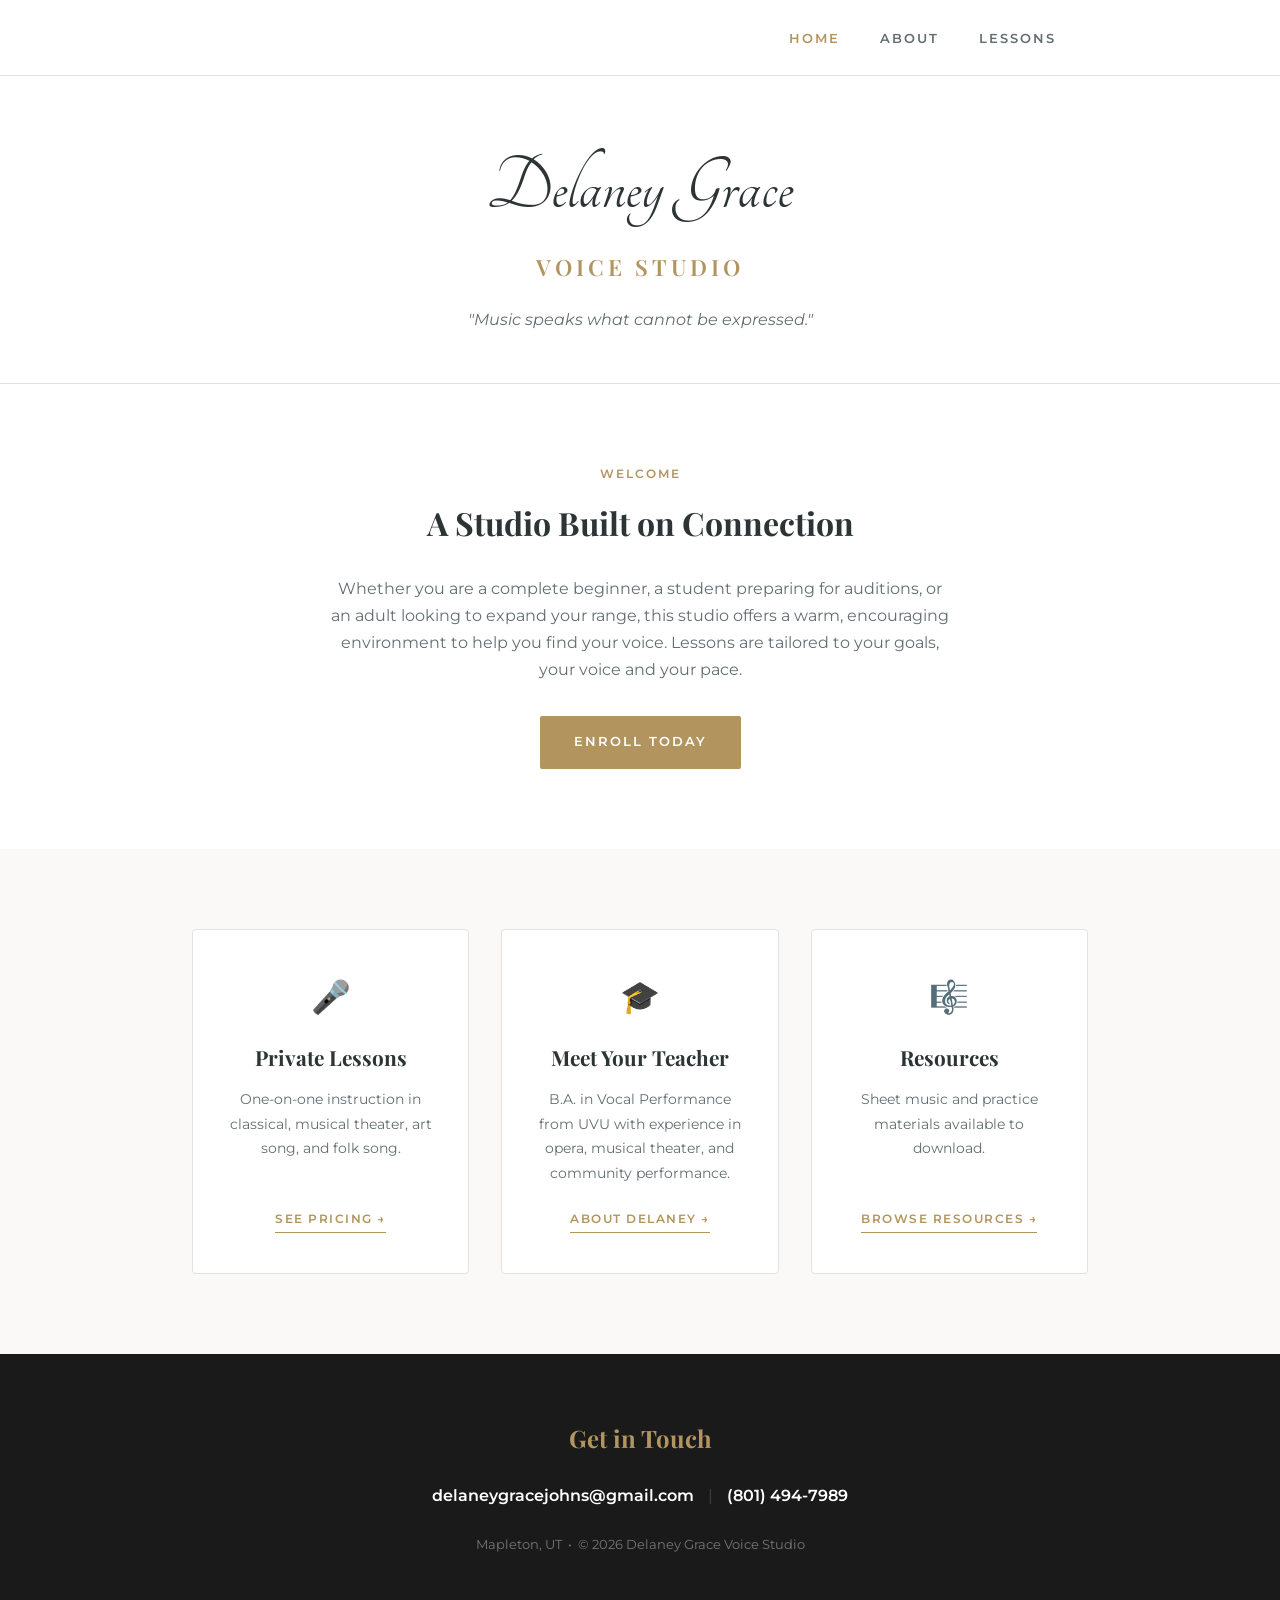
==== commit f3f522f2: "Updated about and lessons pages" ====
--- a/index.html
+++ b/index.html
@@ -72,7 +72,7 @@
             <span>|</span>
             <a href="tel:8014947989">(801) 494-7989</a>
         </div>
-        <p class="footer-meta">Mapleton, UT &nbsp;&bull;&nbsp; &copy; 2025 Delaney Grace Voice Studio</p>
+        <p class="footer-meta">Mapleton, UT &nbsp;&bull;&nbsp; &copy; 2026 Delaney Grace Voice Studio</p>
     </div>
 </footer>
 
--- a/style.css
+++ b/style.css
@@ -495,7 +495,7 @@
 
 .expect-grid {
     display: grid;
-    grid-template-columns: repeat(2, 1fr);
+    grid-template-columns: repeat(3, 1fr);
     gap: 2rem;
 }
 
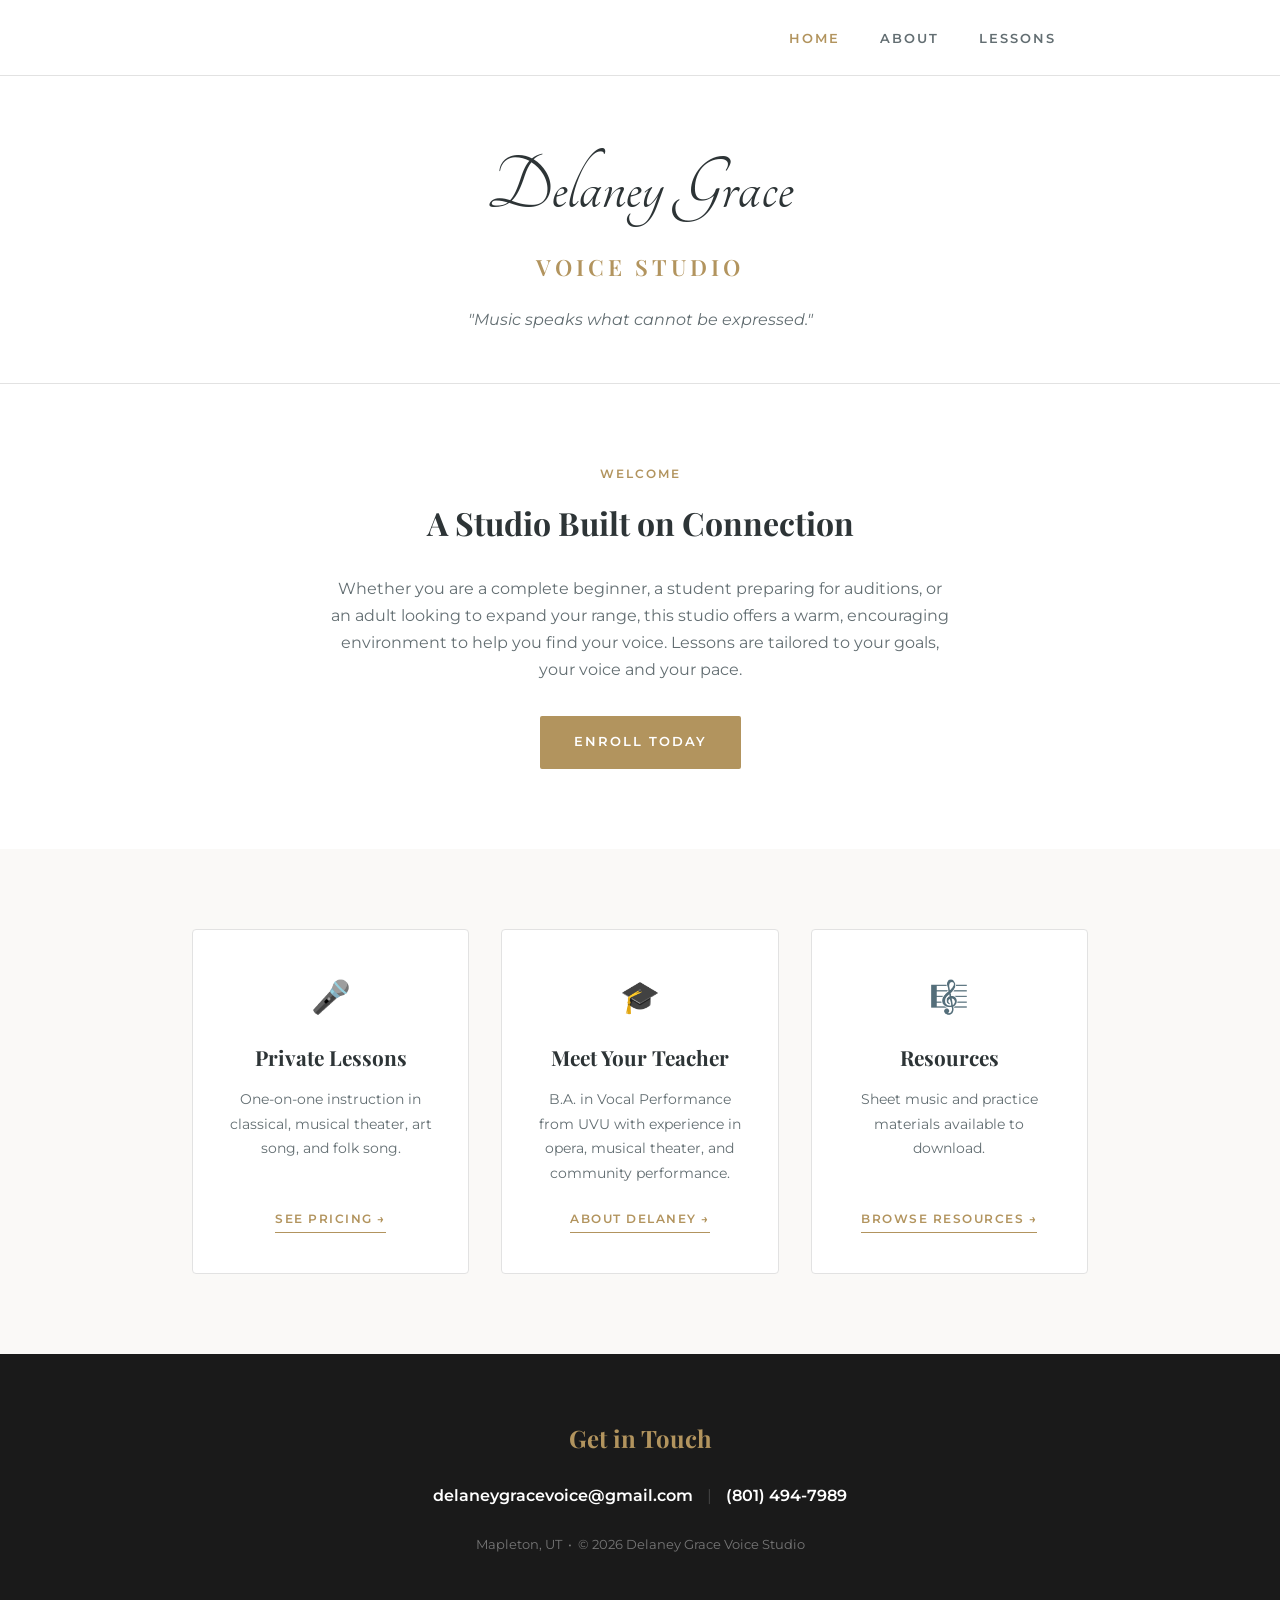
==== commit 53a90c48: "changed email" ====
--- a/index.html
+++ b/index.html
@@ -68,7 +68,7 @@
     <div class="container">
         <h2>Get in Touch</h2>
         <div class="contact-links">
-            <a href="mailto:delaneygracejohns@gmail.com">delaneygracejohns@gmail.com</a>
+            <a href="mailto:delaneygracevoice@gmail.com">delaneygracevoice@gmail.com</a>
             <span>|</span>
             <a href="tel:8014947989">(801) 494-7989</a>
         </div>
@@ -83,4 +83,4 @@
     });
 </script>
 </body>
-</html>+</html>
--- a/style.css
+++ b/style.css
@@ -823,4 +823,4 @@
     .skills-list {
         columns: 1;
     }
-}+}
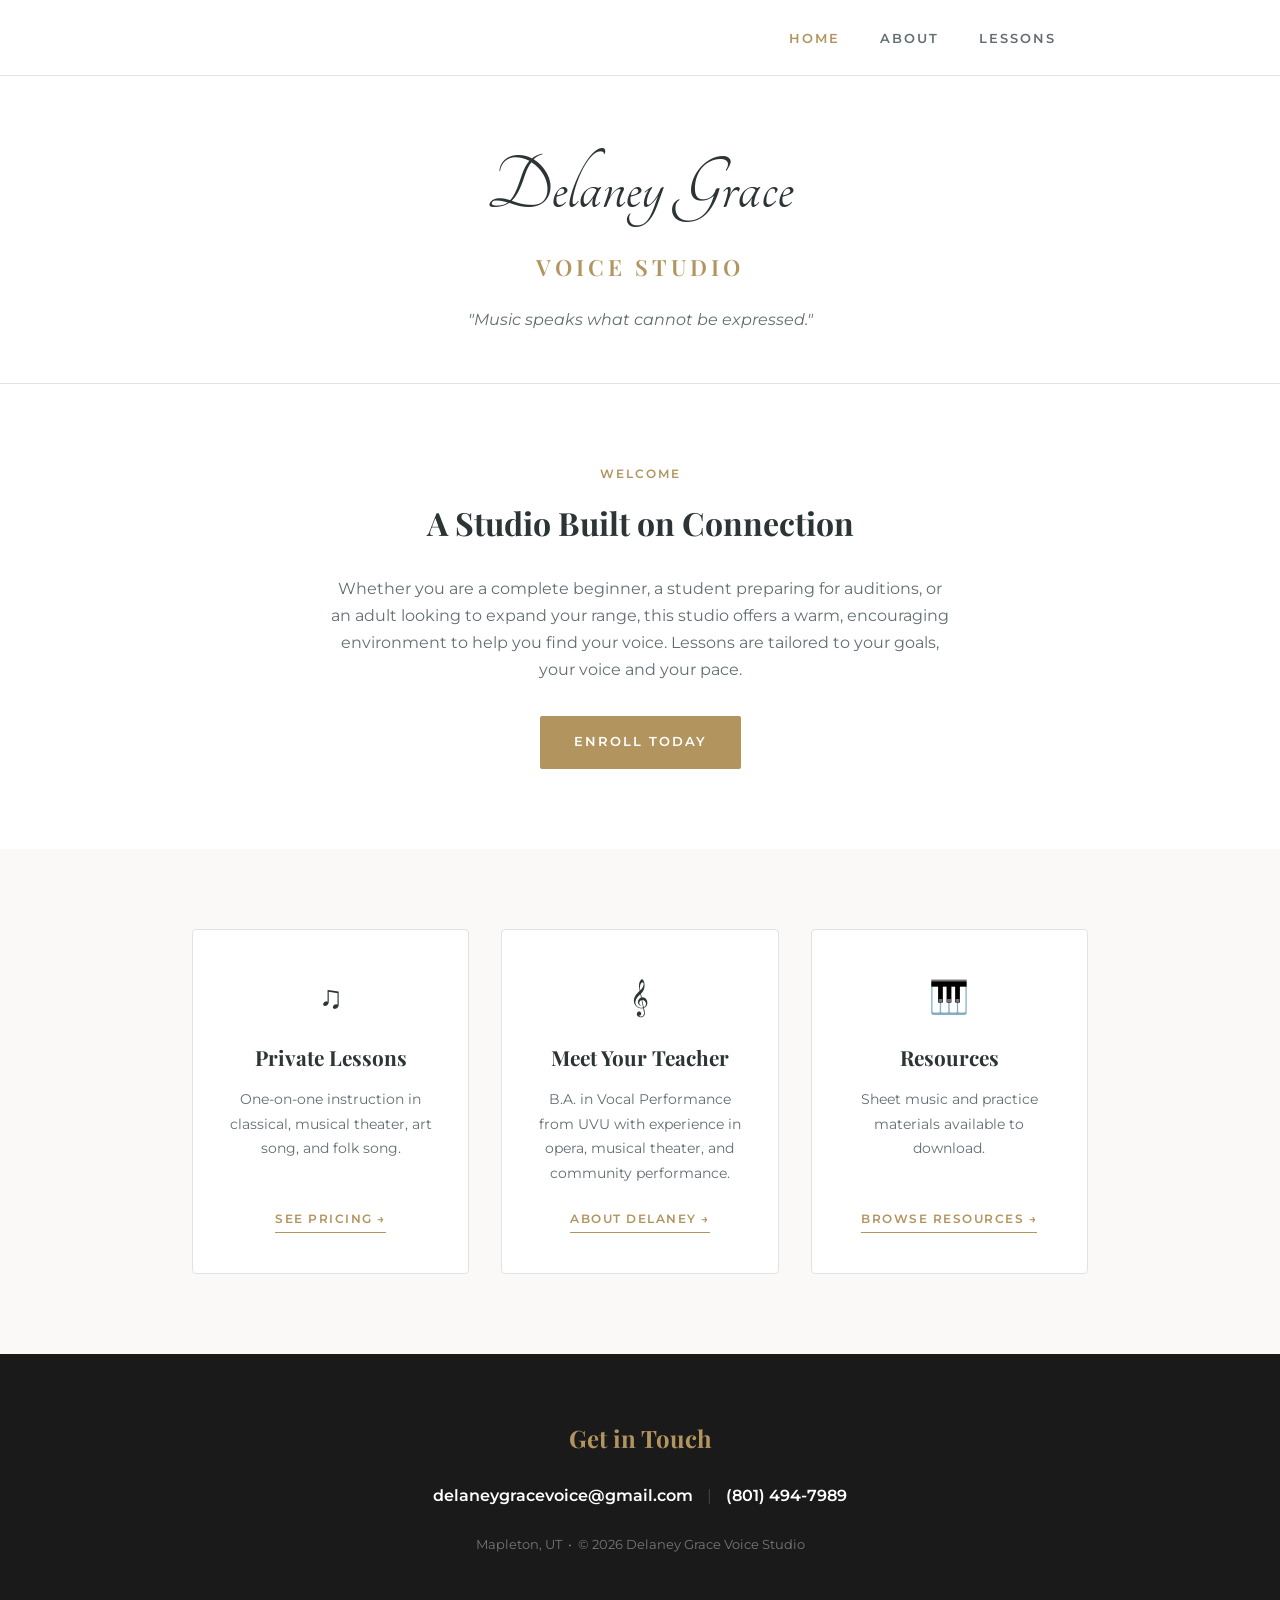
==== commit 633f9fd5: "emoji updates" ====
--- a/index.html
+++ b/index.html
@@ -43,19 +43,19 @@
     <div class="container">
         <div class="features-grid">
             <div class="feature-card">
-                <div class="feature-icon">🎤</div>
+                <div class="feature-icon">♫</div>
                 <h3>Private Lessons</h3>
                 <p>One-on-one instruction in classical, musical theater, art song, and folk song.</p>
                 <a href="lessons.html">See Pricing &rarr;</a>
             </div>
             <div class="feature-card">
-                <div class="feature-icon">🎓</div>
+                <div class="feature-icon">𝄞</div>
                 <h3>Meet Your Teacher</h3>
                 <p>B.A. in Vocal Performance from UVU with experience in opera, musical theater, and community performance.</p>
                 <a href="about.html">About Delaney &rarr;</a>
             </div>
             <div class="feature-card">
-                <div class="feature-icon">🎼</div>
+                <div class="feature-icon">🎹</div>
                 <h3>Resources</h3>
                 <p>Sheet music and practice materials available to download.</p>
                 <a href="resources.html">Browse Resources &rarr;</a>
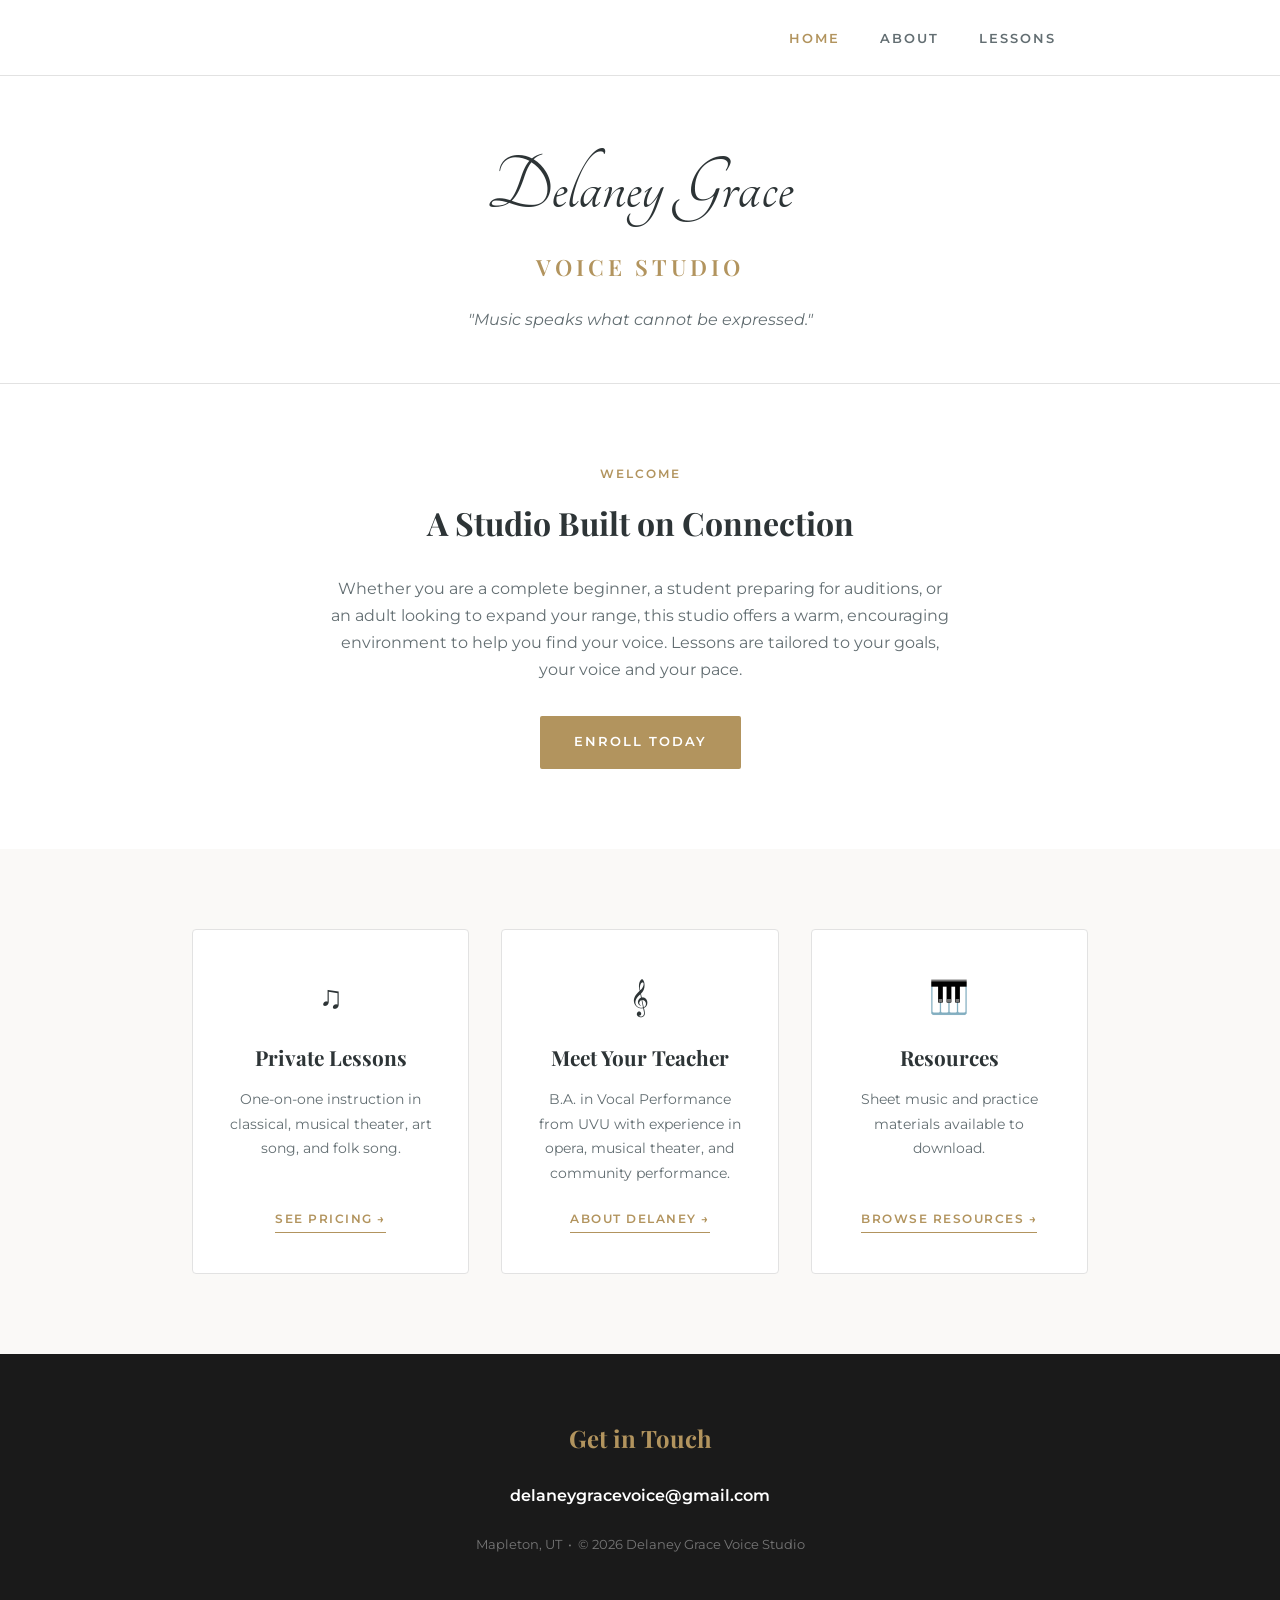
==== commit bb1a730c: "Removed phone number" ====
--- a/index.html
+++ b/index.html
@@ -69,8 +69,6 @@
         <h2>Get in Touch</h2>
         <div class="contact-links">
             <a href="mailto:delaneygracevoice@gmail.com">delaneygracevoice@gmail.com</a>
-            <span>|</span>
-            <a href="tel:8014947989">(801) 494-7989</a>
         </div>
         <p class="footer-meta">Mapleton, UT &nbsp;&bull;&nbsp; &copy; 2026 Delaney Grace Voice Studio</p>
     </div>
